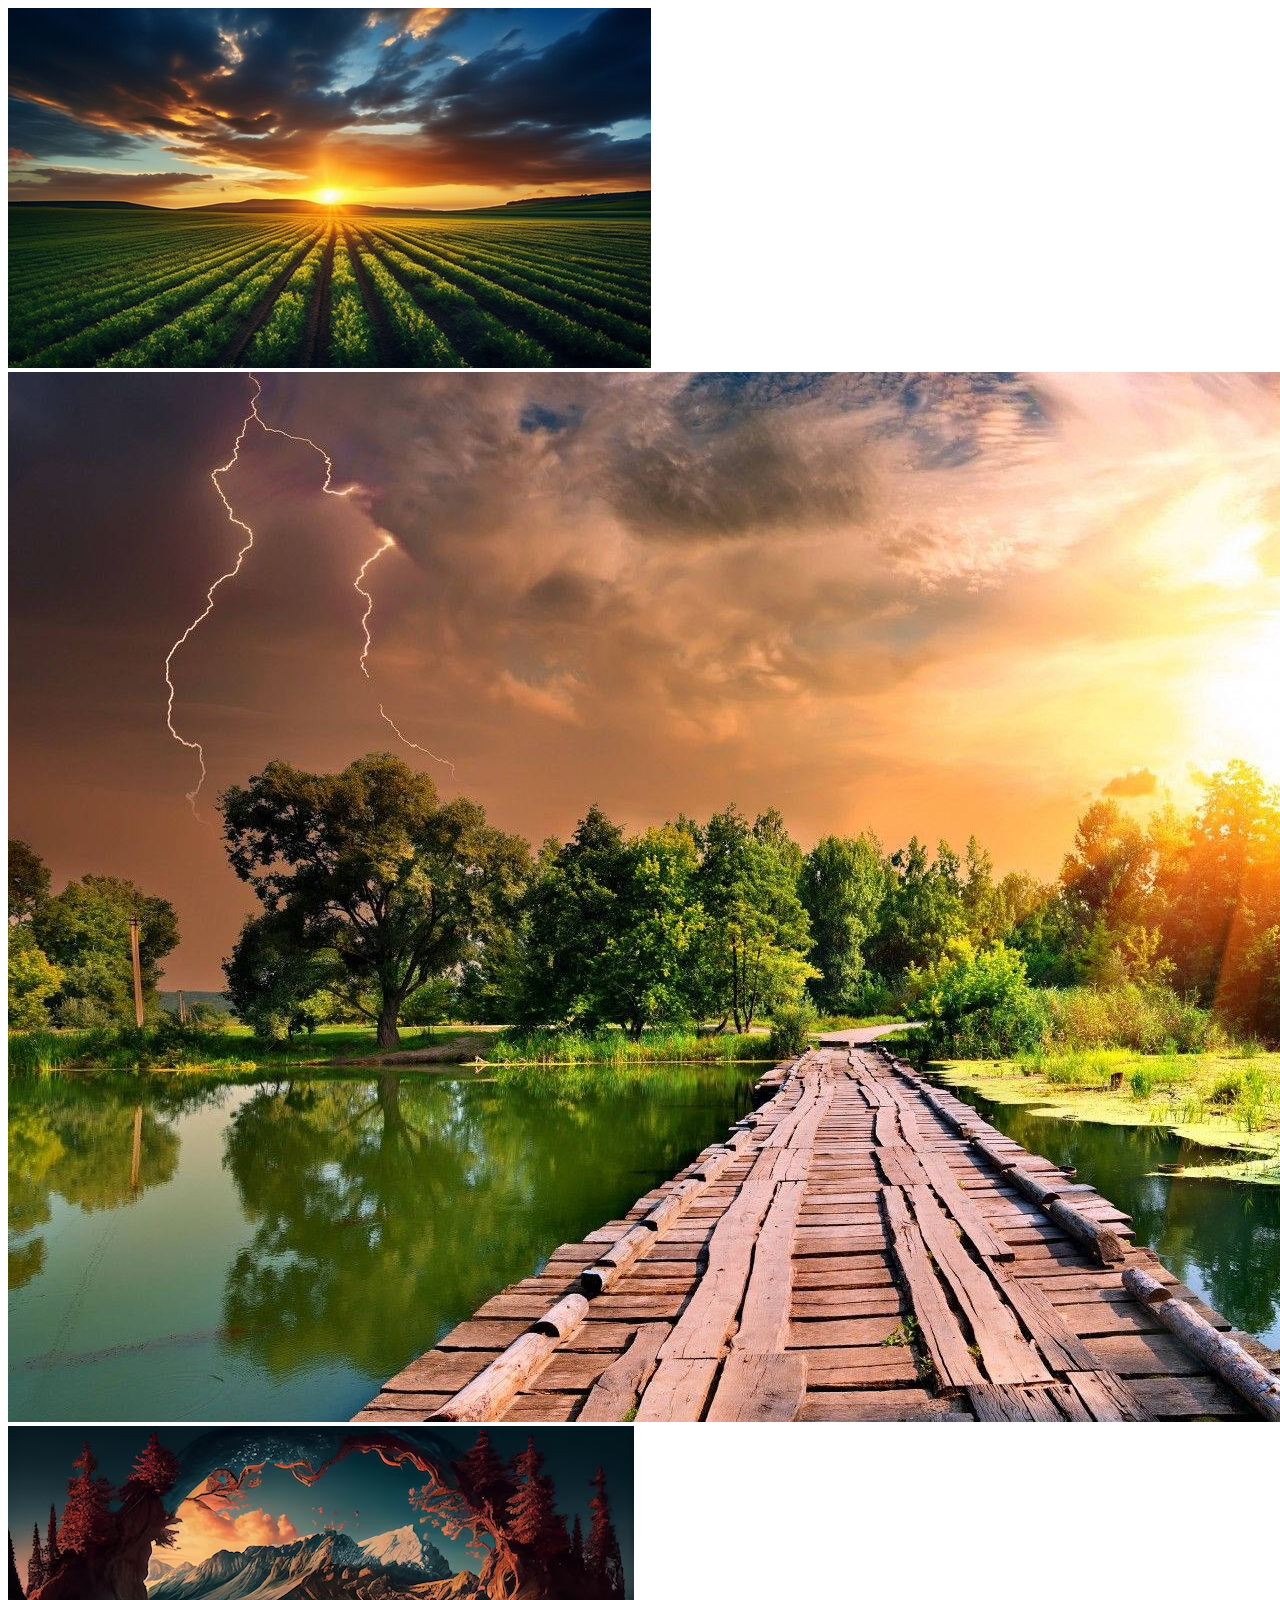
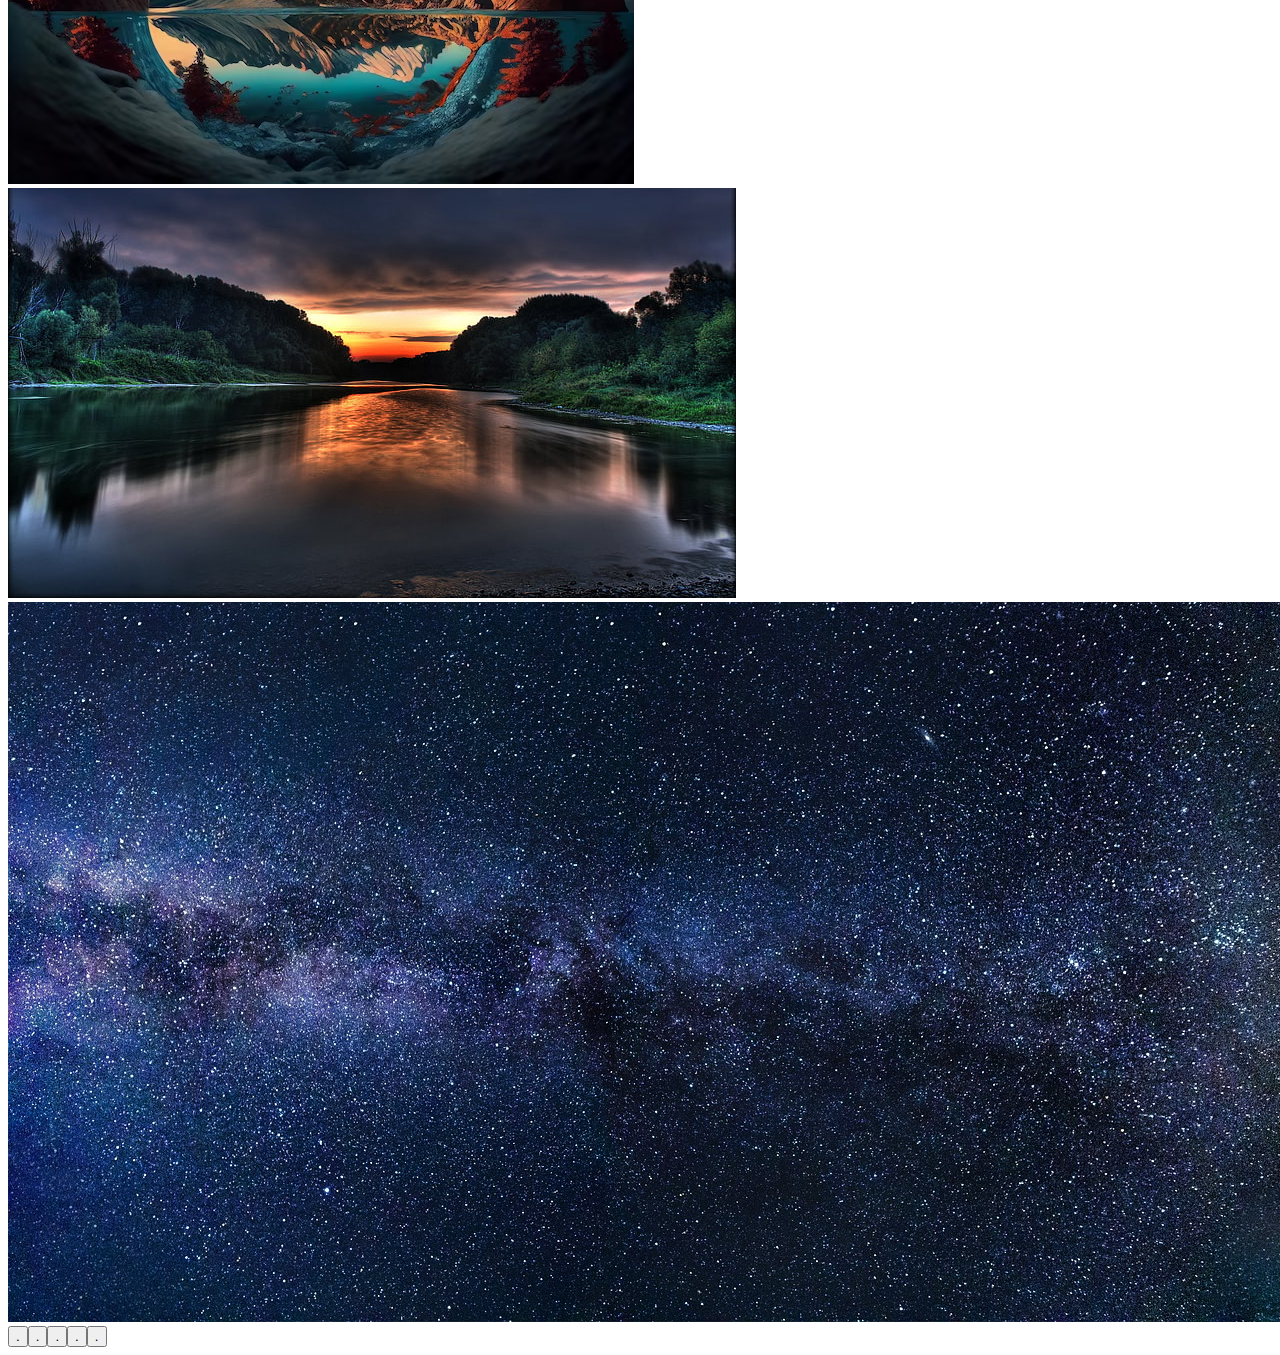
==== lab2/index.html @ 39936351 "Anacotokomu partly done, created Array" ====
<!DOCTYPE html>
<html lang="en">
<head>
    <meta charset="UTF-8">
    <meta name="viewport" content="width=device-width, initial-scale=1.0">
    <title>Document</title>
</head>
<body>
    <div class="slider">
        <div class="images"></div>
        <div class="buttonsNr">
            <!-- <button class="previous">Poprzedni</button>
            <button class="next">Następny</button> -->
        </div>
    </div>
    <script type="text/javascript" src="main.js"></script>
</body>
</html>
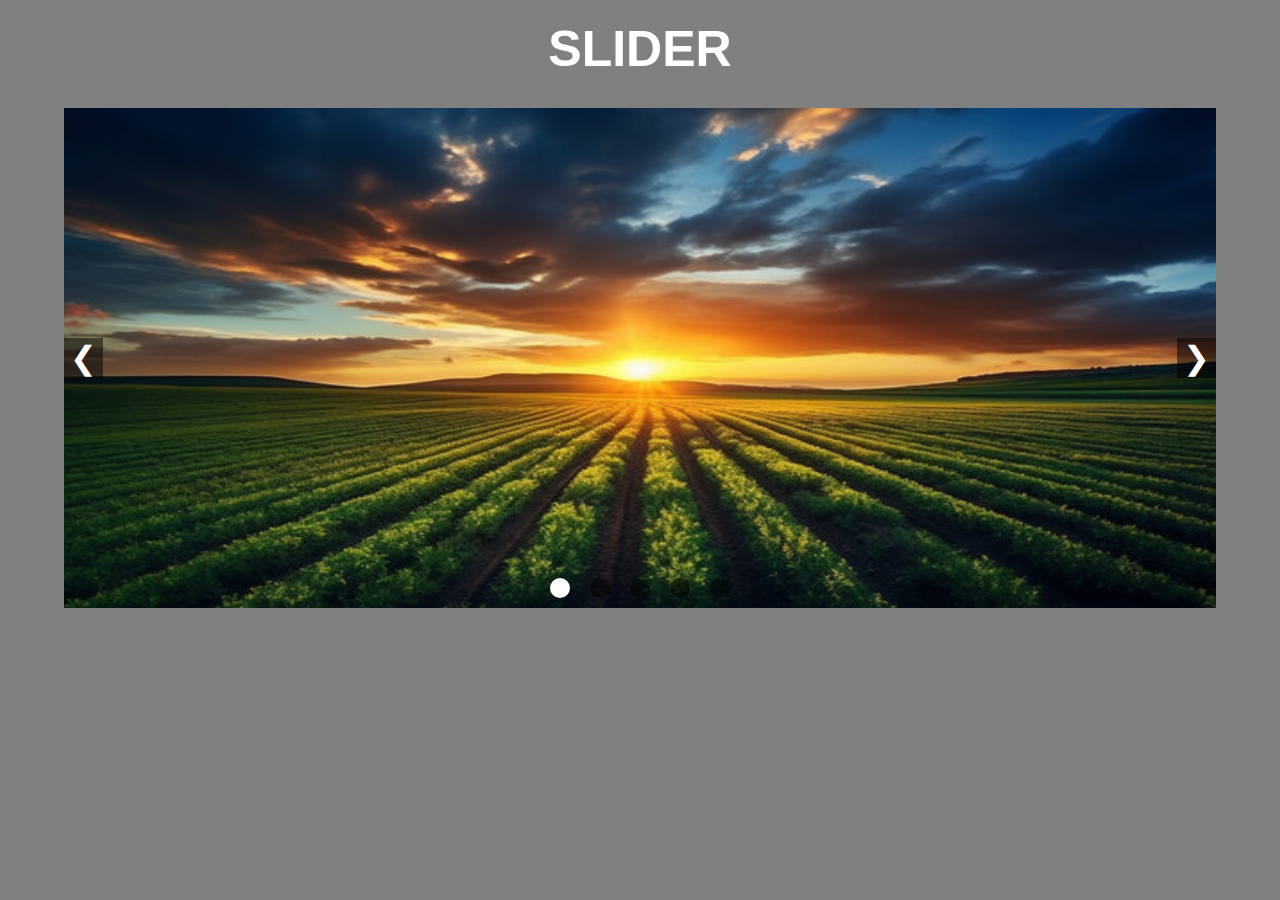
==== commit 92702718: "Lab2, slides move automatically, there are dots and arrows to navigate" ====
--- a/lab2/index.html
+++ b/lab2/index.html
@@ -4,14 +4,21 @@
     <meta charset="UTF-8">
     <meta name="viewport" content="width=device-width, initial-scale=1.0">
     <title>Document</title>
+    <link rel="stylesheet" href="style.css">
 </head>
 <body>
+    <div class="header">Slider</div>
     <div class="slider">
-        <div class="images"></div>
-        <div class="buttonsNr">
-            <!-- <button class="previous">Poprzedni</button>
-            <button class="next">Następny</button> -->
+        <div class="slides">
+            <img src="images/photo1.jpg" alt="">
+            <img src="images/photo2.jpg" alt="">
+            <img src="images/photo3.jpg" alt="">
+            <img src="images/photo4.jpg" alt="">
+            <img src="images/photo5.jpg" alt="">
         </div>
+        <button class="previous" onclick="previousSlide()">&#10094</button>
+        <button class="next" onclick="nextSlide()">&#10095</button>
+        <div class="dotsForSlideNr"></div>
     </div>
     <script type="text/javascript" src="main.js"></script>
 </body>
--- a/lab2/style.css
+++ b/lab2/style.css
@@ -0,0 +1,83 @@
+body{
+    margin: 20px 0;
+    box-sizing: border-box;
+    background-color: grey;
+}
+
+.header {
+    font-size: 50px;
+    font-family: Arial, Helvetica, sans-serif;
+    text-transform: uppercase;
+    font-weight: bold;
+    color: white;
+    text-align: center;
+    margin: 20px 0 30px;
+}
+
+.slider{
+    position: relative;
+    left: 50%;
+    transform: translateX(-50%);
+    width: 90%;
+    height: 500px;
+    overflow: hidden;
+}
+
+.slides img {
+    display: none;
+    width: 100%;
+    height: 500px;
+}
+
+.active{
+    display: block !important;
+}
+
+.previous, .next, .dotsForSlideNr{
+    position: absolute;
+}
+
+.previous, .next{
+    font-size: 2rem;
+    background-color: rgba(0, 0, 0, 50%);
+    color: white;
+    border: none;
+    cursor: pointer;
+    top: 50%;
+    transform: translateY(-50%);
+}
+
+.next{
+    right: 0;
+}
+
+.dotsForSlideNr{
+    bottom: 0;
+    left: 50%;
+    transform: translateX(-50%);
+}
+
+.dotsForSlideNr>button{
+    cursor: pointer;
+    width: 20px;
+    height: 20px;
+    border-radius: 80%;
+    border: none;
+    margin: 10px;
+    background-color: rgba(0, 0, 0, 50%);
+}
+
+.changeColorOfButton{
+    background-color: white !important;
+    animation-name: fadeBtn;
+    animation-duration: 1.5s;
+}
+
+@keyframes fadeBtn {
+    0% {
+      opacity: 0;
+    }
+    100%{
+      opacity: 100%;
+    }
+  }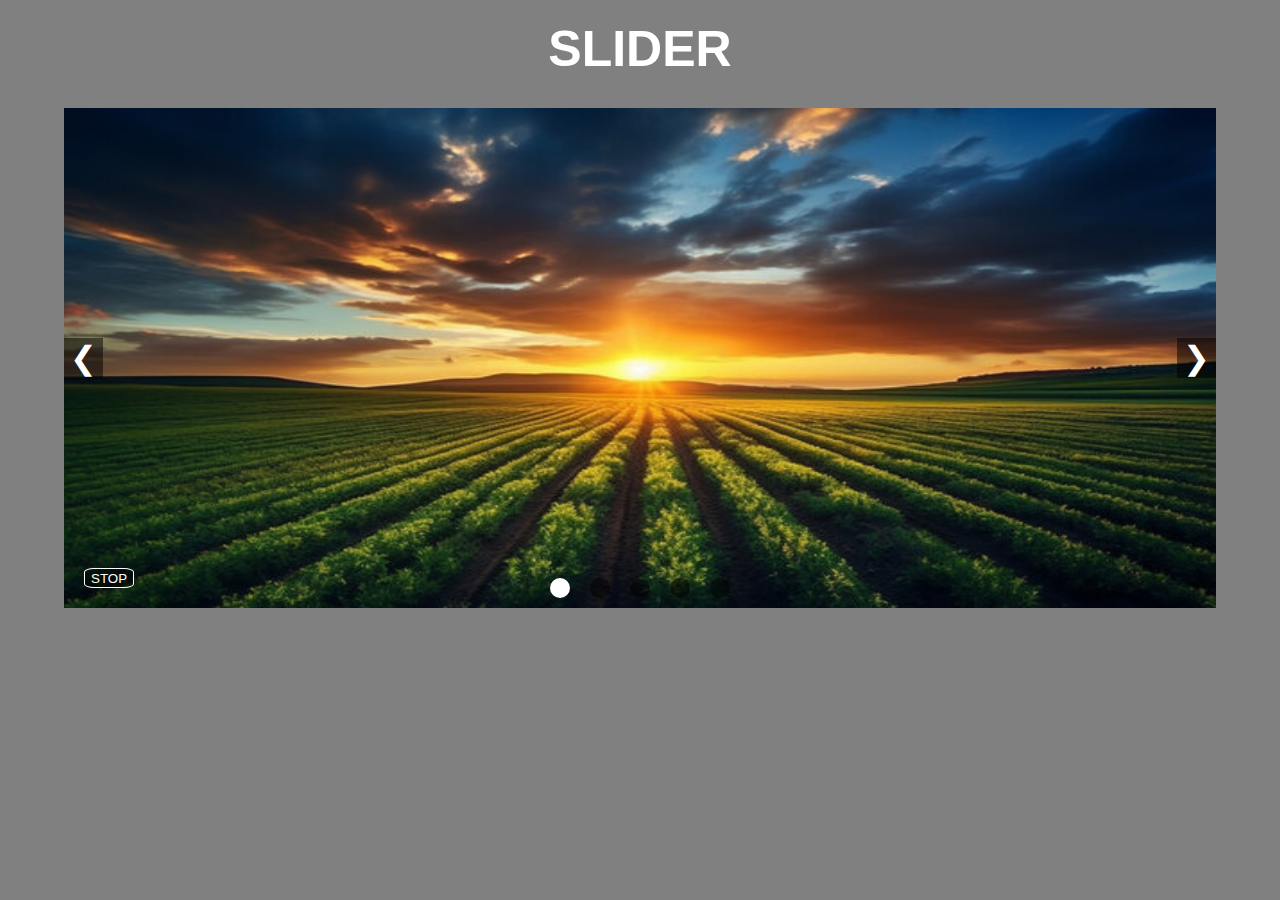
==== commit 51bf58ce: "Lab2, added lightbox and slises as html" ====
--- a/lab2/index.html
+++ b/lab2/index.html
@@ -10,16 +10,28 @@
     <div class="header">Slider</div>
     <div class="slider">
         <div class="slides">
-            <img src="images/photo1.jpg" alt="">
-            <img src="images/photo2.jpg" alt="">
-            <img src="images/photo3.jpg" alt="">
-            <img src="images/photo4.jpg" alt="">
-            <img src="images/photo5.jpg" alt="">
+            <div id="slide1">
+                <img src="images/photo1.jpg" alt="">
+            </div>
+            <div id="slide2">
+                <img src="images/photo2.jpg" alt="">
+            </div>
+            <div id="slide3">
+                <img src="images/photo3.jpg" alt="">
+            </div>
+            <div id="slide4">
+                <img src="images/photo4.jpg" alt="">
+            </div>
+            <div id="slide5">
+                <img src="images/photo5.jpg" alt="">
+            </div> 
         </div>
         <button class="previous" onclick="previousSlide()">&#10094</button>
         <button class="next" onclick="nextSlide()">&#10095</button>
         <div class="dotsForSlideNr"></div>
+        <button class="stopBtn">STOP</button>
     </div>
+    <div class="lightbox"></div>
     <script type="text/javascript" src="main.js"></script>
 </body>
 </html>--- a/lab2/style.css
+++ b/lab2/style.css
@@ -23,6 +23,10 @@
     overflow: hidden;
 }
 
+.slider:hover{
+    opacity: 90%;
+}
+
 .slides img {
     display: none;
     width: 100%;
@@ -31,6 +35,7 @@
 
 .active{
     display: block !important;
+    animation: changeWidth 5s forwards linear;
 }
 
 .previous, .next, .dotsForSlideNr{
@@ -69,8 +74,41 @@
 
 .changeColorOfButton{
     background-color: white !important;
-    animation-name: fadeBtn;
-    animation-duration: 1.5s;
+    animation: fadeBtn 1.5s;
+}
+
+.stopBtn{
+    position: absolute;
+    bottom: 10px;
+    left: 10px;
+    cursor: pointer;
+    width: 50px;
+    height: 20px;
+    border-radius: 20%;
+    border: 1px solid white;
+    margin: 10px;
+    color:white;
+    background-color: rgba(0, 0, 0, 50%);
+}
+
+.stopBtn:active{
+    background-color: rgba(40, 34, 34, 0.5);;
+}
+
+
+.lightbox{
+    display: none;
+    position: fixed;
+    top: 0;
+    left: 0;
+    width: 100vw;
+    height: 100vh;
+}
+
+.lightbox div{
+   display: block;
+   width: 100%;
+   height: 100%;
 }
 
 @keyframes fadeBtn {
@@ -80,4 +118,13 @@
     100%{
       opacity: 100%;
     }
+  }
+
+  @keyframes changeWidth {
+    0% {
+      transform: scale(1.0);
+    }
+    100%{
+      transform: scale(1.2);
+    }
   }